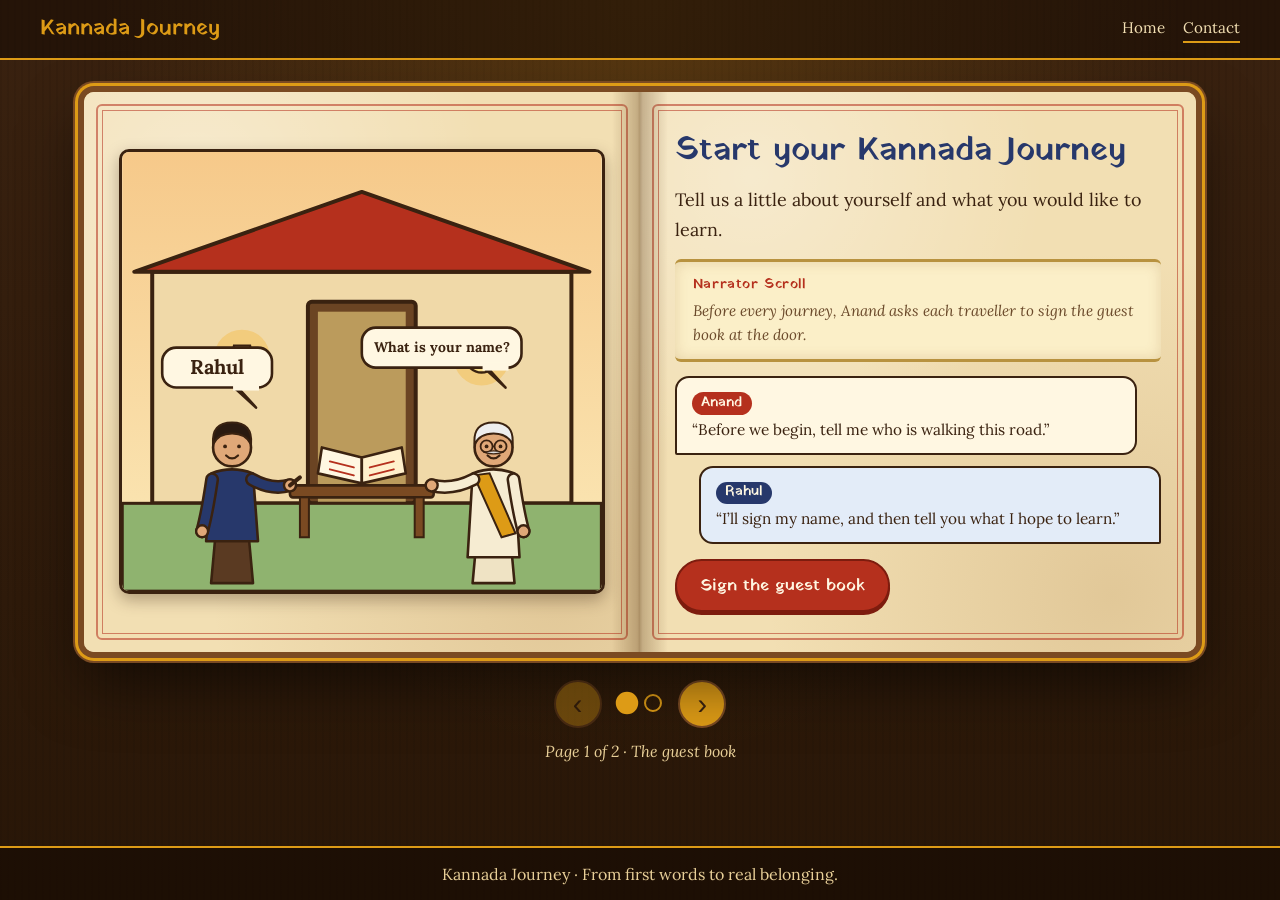
==== contact.html @ 6e8efc15 "Quick Live demo" ====
<!DOCTYPE html>
<html lang="en">
<head>
  <meta charset="utf-8">
  <meta name="viewport" content="width=device-width, initial-scale=1">
  <title>Contact | Kannada Journey</title>
  <meta name="description" content="Enquire about joining Kannada Journey.">

  <!-- Fonts for the storybook look (Kannada + vintage display). Remove if your styles.css already loads fonts. -->
  <link rel="preconnect" href="https://fonts.googleapis.com">
  <link rel="preconnect" href="https://fonts.gstatic.com" crossorigin>
  <link href="https://fonts.googleapis.com/css2?family=Lora:ital,wght@0,400;0,600;1,400&family=Noto+Serif+Kannada:wght@400;600;800&family=Yatra+One&display=swap" rel="stylesheet">

  <link rel="stylesheet" href="assets/styles.css">
  <!-- Storybook look for this page: keep storybook.css in the same folder as this file. -->
</head>
<body class="sb-body">

  <!-- Top bar. If you prefer your existing site header, replace this block with it. -->
  <header class="sb-topbar">
    <a class="sb-brand" href="index.html">Kannada Journey</a>
    <nav class="sb-topnav" aria-label="Main">
      <a href="index.html">Home</a>
      <!-- <a href="programs.html">Programs</a>
      <a href="who-its-for.html">Who It’s For</a>
      <a href="how-it-works.html">How It Works</a>
      <a href="everyday-kannada.html">Everyday Kannada</a>
      <a href="about.html">About</a> -->
      <a href="contact.html" aria-current="page">Contact</a>
    </nav>
  </header>

  <main class="sb-stage">
    <div class="sb-book" id="sbBook" tabindex="-1">

      <!-- ============ THE GUEST BOOK ============ -->
      <section class="sb-spread" data-title="The guest book">
        <div class="sb-page sb-page--art">
          <div class="sb-art" data-slot="contact0" data-alt="Rahul signs the guest book on a table at the door of a house while Anand asks his name in Kannada">
            <p class="sb-art__fallback">The picture goes here. If you only see this message, upload <strong>storybook.js</strong> next to this page.</p>
          </div>
        </div>
        <div class="sb-page sb-page--text sb-page--cover">
          <h1 class="sb-title">Start your Kannada Journey</h1>
          <p class="sb-lead">Tell us a little about yourself and what you would like to learn.</p>
          <div class="sb-scroll">
            <p class="sb-scroll__label">Narrator Scroll</p>
            <p>Before every journey, Anand asks each traveller to sign the guest book at the door.</p>
          </div>
          <div class="sb-dialogue">
            <div class="sb-line sb-line--anand"><span class="sb-who">Anand</span><p>“Before we begin, tell me who is walking this road.”</p></div>
            <div class="sb-line sb-line--rahul"><span class="sb-who">Rahul</span><p>“I’ll sign my name, and then tell you what I hope to learn.”</p></div>
          </div>
          <button class="sb-btn sb-btn--start" type="button" data-sb-next>Sign the guest book</button>
        </div>
      </section>

      <!-- ============ ENQUIRY FORM ============ -->
      <section class="sb-spread" data-title="Enquiry form">
        <div class="sb-page sb-page--art">
          <div class="sb-art" data-slot="finale" data-alt="The village gate with a welcoming lamp, and Anand and Rahul waving">
            <p class="sb-art__fallback">The picture goes here. If you only see this message, upload <strong>storybook.js</strong> next to this page.</p>
          </div>
        </div>
        <div class="sb-page sb-page--text">
          <h2 class="sb-heading">Sign the guest book</h2>
          <form class="sb-form" id="sbEnquiry" action="#" method="post" novalidate>
            <div class="sb-form__row"><div class="sb-field"><label for="sb-name">Full name</label><input id="sb-name" name="name" type="text" required autocomplete="name"></div><div class="sb-field"><label for="sb-email">Email address</label><input id="sb-email" name="email" type="email" required autocomplete="email"></div></div>
            <div class="sb-form__row"><div class="sb-field"><label for="sb-phone">Phone (optional)</label><input id="sb-phone" name="phone" type="tel" autocomplete="tel"></div><div class="sb-field"><label for="sb-role">I am a</label><select id="sb-role" name="role" required><option value="" disabled selected>Select one</option><option>Medical/Nursing student</option><option>Yoga practitioner</option><option>IT professional</option><option>New learner</option><option>Other</option></select></div></div>
            <div class="sb-form__row"><div class="sb-field"><label for="sb-level">Current Kannada level</label><select id="sb-level" name="level" required><option value="" disabled selected>Select one</option><option>Complete beginner</option><option>Some knowledge</option><option>Understand but cannot speak</option><option>Other</option></select></div><div class="sb-field"><label for="sb-mode">Preferred mode</label><select id="sb-mode" name="mode"><option>Not sure</option><option>Online</option><option>Offline</option><option>Either</option></select></div></div>
            <div class="sb-field"><label for="sb-goal">What would you like to achieve?</label><textarea id="sb-goal" name="goal" rows="3" required></textarea></div>
            <div class="sb-field"><label for="sb-message">Additional message</label><textarea id="sb-message" name="message" rows="3"></textarea></div>
            <div class="sb-hp" aria-hidden="true"><label for="sb-website">Website</label><input id="sb-website" name="website" type="text" tabindex="-1" autocomplete="off"></div>
            <p class="sb-consent">By submitting, you agree to be contacted about your enquiry. Do not send sensitive medical or personal information.</p>
            <button class="sb-btn" type="submit">Send enquiry</button>
            <p class="sb-status" id="sbEnquiryStatus" role="status" aria-live="polite"></p>
          </form>
        </div>
      </section>

    </div>

    <!-- Controls -->
    <nav class="sb-controls" aria-label="Storybook pages">
      <button class="sb-turn" type="button" data-sb-prev aria-label="Previous page">‹</button>
      <ol class="sb-dots" id="sbDots"></ol>
      <button class="sb-turn" type="button" data-sb-next aria-label="Next page">›</button>
    </nav>
    <p class="sb-counter" id="sbCounter" aria-live="polite"></p>
  </main>

  <footer class="sb-footer">Kannada Journey · From first words to real belonging.</footer>

  <script src="assets/storybook.js"></script>
</body>
</html>
---- assets/styles.css ----
/* =====================================================================
   KANNADA JOURNEY: STORYBOOK STYLES (ONE FILE FOR ALL SEVEN PAGES)
   Paste this ONCE at the very END of your existing styles.css.
   If you pasted any earlier storybook CSS, delete that first, so the
   storybook styles appear only once.
   Every class starts with .sb- so nothing clashes with your own CSS.
   ===================================================================== */

/* =====================================================================
   KANNADA JOURNEY: STORYBOOK PROGRAMS PAGE
   Paste this at the END of your existing styles.css.
   Every class starts with .sb- so nothing clashes with your other pages.
   Change the colours in :root to restyle the whole book.
   ===================================================================== */

:root {
  --sb-desk:      #3a2210;
  --sb-desk-2:    #281607;
  --sb-paper:     #f2dfb3;
  --sb-paper-2:   #e8cf98;
  --sb-ink:       #3a2210;
  --sb-ink-soft:  #6b4a2b;
  --sb-red:       #b5301d;
  --sb-gold:      #dd9b16;
  --sb-green:     #44703a;
  --sb-indigo:    #27386b;
  --sb-display:   "Yatra One", "Noto Serif Kannada", Georgia, serif;
  --sb-body-font: "Lora", "Noto Serif Kannada", Georgia, serif;
}

.sb-body {
  margin: 0;
  min-height: 100vh;
  display: flex;
  flex-direction: column;
  color: var(--sb-ink);
  font-family: var(--sb-body-font);
  background:
    radial-gradient(ellipse at 50% 0%, rgba(221,155,22,.18), transparent 60%),
    repeating-linear-gradient(90deg, rgba(0,0,0,.06) 0 2px, transparent 2px 7px),
    linear-gradient(var(--sb-desk), var(--sb-desk-2));
}
.sb-body *, .sb-body *::before, .sb-body *::after { box-sizing: border-box; }

/* ---------- Top bar ---------- */
.sb-topbar {
  display: flex;
  flex-wrap: wrap;
  align-items: center;
  justify-content: space-between;
  gap: .5rem 1.5rem;
  padding: .8rem clamp(1rem, 4vw, 2.5rem);
  background: rgba(20, 10, 3, .55);
  border-bottom: 2px solid var(--sb-gold);
}
.sb-brand {
  font-family: var(--sb-display);
  font-size: 1.35rem;
  color: var(--sb-gold);
  text-decoration: none;
}
.sb-topnav { display: flex; flex-wrap: wrap; gap: .25rem 1.1rem; }
.sb-topnav a {
  color: #f2dfb3;
  text-decoration: none;
  font-size: .95rem;
  padding: .25rem 0;
  border-bottom: 2px solid transparent;
}
.sb-topnav a:hover,
.sb-topnav a[aria-current="page"] { border-bottom-color: var(--sb-gold); }
.sb-topbar a:focus-visible { outline: 3px solid var(--sb-gold); outline-offset: 3px; }

/* ---------- Stage ---------- */
.sb-stage {
  flex: 1;
  width: 100%;
  max-width: 1160px;
  margin: 0 auto;
  padding: clamp(1rem, 3vw, 2rem) clamp(.5rem, 3vw, 1.5rem) 1rem;
}

/* ---------- Book ---------- */
.sb-book {
  position: relative;
  border-radius: 10px;
  background: var(--sb-paper);
  box-shadow:
    0 0 0 6px #7a4a22,
    0 0 0 9px var(--sb-gold),
    0 0 0 11px #7a4a22,
    0 30px 60px rgba(0,0,0,.55);
  outline: none;
}

.sb-spread {
  display: none;
  grid-template-columns: 1fr 1fr;
  align-items: stretch;
  min-height: 560px;
  perspective: 1800px;
  position: relative;
}
.sb-spread.is-active { display: grid; }

.sb-spread::after {
  content: "";
  position: absolute;
  top: 0; bottom: 0; left: 50%;
  width: 56px;
  transform: translateX(-50%);
  pointer-events: none;
  background: linear-gradient(90deg,
    transparent, rgba(80,45,10,.28) 45%, rgba(80,45,10,.4) 50%, rgba(80,45,10,.28) 55%, transparent);
}

.sb-page {
  position: relative;
  padding: clamp(1.2rem, 3vw, 2.2rem);
  background:
    radial-gradient(circle at 20% 15%, rgba(255,255,255,.35), transparent 45%),
    radial-gradient(circle at 85% 90%, rgba(150,95,30,.18), transparent 50%),
    var(--sb-paper);
}
.sb-page--art {
  border-radius: 10px 0 0 10px;
  display: flex;
  align-items: center;
  justify-content: center;
}
.sb-page--text {
  border-radius: 0 10px 10px 0;
  display: flex;
  flex-direction: column;
  justify-content: center;
  gap: .9rem;
  transform-origin: left center;
  backface-visibility: hidden;
}

/* inner ruled border */
.sb-page::before {
  content: "";
  position: absolute;
  inset: 12px;
  border: 2px solid var(--sb-red);
  outline: 1px solid var(--sb-red);
  outline-offset: -7px;
  border-radius: 6px;
  pointer-events: none;
  opacity: .55;
}

/* ---------- Art ---------- */
.sb-art {
  position: relative;
  width: 100%;
  max-width: 520px;
  margin: 0 auto;
}
.sb-art svg {
  display: block;
  width: 100%;
  height: auto;
  aspect-ratio: 480 / 440;
  border-radius: 10px;
  border: 3px solid var(--sb-ink);
  box-shadow: 0 6px 16px rgba(58,34,16,.35);
}
.sb-art img {
  display: block;
  width: 100%;
  height: auto;
  max-height: 560px;
  object-fit: contain;
  border-radius: 10px;
  border: 3px solid var(--sb-ink);
  box-shadow: 0 6px 16px rgba(58,34,16,.35);
}

/* Shown only if storybook.js has not loaded: tells you what is wrong */
.sb-art__fallback {
  margin: 0;
  padding: 2rem 1.2rem;
  text-align: center;
  font-style: italic;
  line-height: 1.5;
  color: var(--sb-ink-soft);
  border: 3px dashed var(--sb-red);
  border-radius: 10px;
  background: rgba(181,48,29,.07);
}

.sb-svg-text { font-family: var(--sb-body-font); }

/* ---------- Typography ---------- */
.sb-kicker,
.sb-chapter {
  margin: 0;
  font-family: var(--sb-display);
  font-size: 1.05rem;
  color: var(--sb-red);
  letter-spacing: .04em;
}
.sb-chapter::before { content: "❖ "; color: var(--sb-gold); }

.sb-title,
.sb-heading {
  margin: 0;
  font-family: var(--sb-display);
  font-weight: 400;
  color: var(--sb-indigo);
  line-height: 1.2;
}
.sb-title   { font-size: clamp(1.45rem, 3vw, 2.05rem); }
.sb-heading { font-size: clamp(1.4rem, 2.8vw, 2rem); }
.sb-heading__main { display: block; }
.sb-heading__sub {
  display: block;
  margin-top: .3rem;
  font-family: var(--sb-body-font);
  font-style: italic;
  font-size: .62em;
  color: var(--sb-red);
}

.sb-lead {
  margin: 0;
  font-size: clamp(1rem, 1.5vw, 1.12rem);
  line-height: 1.65;
  max-width: 36em;
}
.sb-focus {
  margin: 0;
  font-size: .92rem;
  line-height: 1.5;
  color: var(--sb-ink-soft);
}
.sb-focus strong { color: var(--sb-green); }

/* Narrator scroll */
.sb-scroll {
  position: relative;
  padding: .7rem 1.1rem;
  background: #fbefc8;
  border-top: 3px solid #b8923f;
  border-bottom: 3px solid #b8923f;
  border-radius: 6px;
  box-shadow: inset 0 0 14px rgba(150,95,30,.2);
  max-width: 36em;
}
.sb-scroll p { margin: 0; font-style: italic; font-size: .95rem; line-height: 1.6; color: var(--sb-ink-soft); }
.sb-scroll .sb-scroll__label {
  margin-bottom: .2rem;
  font-style: normal;
  font-family: var(--sb-display);
  font-size: .9rem;
  color: var(--sb-red);
  letter-spacing: .04em;
}

/* Dialogue */
.sb-dialogue { display: grid; gap: .7rem; max-width: 36em; }
.sb-line {
  position: relative;
  padding: .65rem .9rem .7rem;
  border: 2px solid var(--sb-ink);
  border-radius: 14px;
  line-height: 1.55;
  font-size: .96rem;
}
.sb-line p { margin: 0; }
.sb-who {
  display: inline-block;
  margin-bottom: .2rem;
  padding: .05rem .6rem;
  font-family: var(--sb-display);
  font-size: .85rem;
  color: #fff7e2;
  border-radius: 999px;
}
.sb-line--anand { background: #fff7e2; margin-right: 1.5rem; border-bottom-left-radius: 2px; }
.sb-line--anand .sb-who { background: var(--sb-red); }
.sb-line--rahul { background: #e3ecf8; margin-left: 1.5rem; border-bottom-right-radius: 2px; }
.sb-line--rahul .sb-who { background: var(--sb-indigo); }

.sb-story {
  margin: .3rem 0 0;
  padding: .8rem 1rem;
  font-style: italic;
  line-height: 1.6;
  color: var(--sb-ink-soft);
  background: rgba(221,155,22,.16);
  border-left: 4px solid var(--sb-gold);
  border-radius: 0 8px 8px 0;
  max-width: 36em;
}

.sb-route {
  margin: 0;
  padding: 0;
  list-style: none;
  display: grid;
  gap: .7rem;
}
.sb-route li {
  padding: .6rem .9rem;
  border: 2px dashed var(--sb-green);
  border-radius: 8px;
  line-height: 1.5;
}
.sb-route li span { display: block; font-family: var(--sb-display); color: var(--sb-green); }

/* ---------- Buttons ---------- */
.sb-actions { display: flex; flex-wrap: wrap; gap: .8rem; }
.sb-btn {
  display: inline-block;
  padding: .75rem 1.4rem;
  font-family: var(--sb-display);
  font-size: 1.05rem;
  color: #fff7e2;
  background: var(--sb-red);
  border: 2px solid #7d1c0e;
  border-radius: 999px;
  box-shadow: 0 3px 0 #7d1c0e;
  text-decoration: none;
  cursor: pointer;
  align-self: flex-start;
}
.sb-btn:hover { background: #cc3a25; }
.sb-btn:active { transform: translateY(2px); box-shadow: 0 1px 0 #7d1c0e; }
.sb-btn--ghost {
  color: var(--sb-indigo);
  background: transparent;
  border-color: var(--sb-indigo);
  box-shadow: 0 3px 0 var(--sb-indigo);
}
.sb-btn--ghost:hover { background: rgba(39,56,107,.1); }
.sb-link {
  align-self: flex-start;
  padding: 0;
  font: inherit;
  font-style: italic;
  color: var(--sb-ink-soft);
  background: none;
  border: 0;
  text-decoration: underline;
  cursor: pointer;
}

/* ---------- Controls ---------- */
.sb-controls {
  display: flex;
  align-items: center;
  justify-content: center;
  gap: 1rem;
  margin-top: 1.8rem;
}
.sb-turn {
  width: 48px;
  height: 48px;
  font-size: 1.8rem;
  line-height: 1;
  color: var(--sb-ink);
  background: var(--sb-gold);
  border: 2px solid #7a4a22;
  border-radius: 50%;
  cursor: pointer;
}
.sb-turn:hover:not(:disabled) { background: #f1b43a; }
.sb-turn:disabled { opacity: .35; cursor: default; }

.sb-dots {
  display: flex;
  flex-wrap: wrap;
  justify-content: center;
  gap: .55rem;
  margin: 0;
  padding: 0;
  list-style: none;
}
.sb-dots button {
  width: 18px;
  height: 18px;
  padding: 0;
  background: transparent;
  border: 2px solid var(--sb-gold);
  border-radius: 50%;
  cursor: pointer;
}
.sb-dots button[aria-current="true"] { background: var(--sb-gold); transform: scale(1.25); }

.sb-counter {
  margin: .8rem 0 0;
  text-align: center;
  font-style: italic;
  color: #e8cf98;
}
.sb-footer {
  padding: 1rem;
  text-align: center;
  color: #e8cf98;
  background: rgba(20,10,3,.55);
  border-top: 2px solid var(--sb-gold);
}

.sb-body button:focus-visible,
.sb-body a:focus-visible { outline: 3px solid var(--sb-indigo); outline-offset: 3px; }
.sb-controls button:focus-visible { outline-color: #fff; }

/* ---------- Page-turn animation ---------- */
@keyframes sbTurnNext {
  from { transform: rotateY(-80deg); opacity: .2; }
  to   { transform: rotateY(0);      opacity: 1; }
}
@keyframes sbTurnPrev {
  from { transform: rotateY(60deg);  opacity: .2; }
  to   { transform: rotateY(0);      opacity: 1; }
}
@keyframes sbFade { from { opacity: 0; } to { opacity: 1; } }

.sb-spread.sb-go-next .sb-page--text { animation: sbTurnNext .7s ease both; }
.sb-spread.sb-go-prev .sb-page--text { animation: sbTurnPrev .7s ease both; }
.sb-spread.sb-go-next .sb-page--art,
.sb-spread.sb-go-prev .sb-page--art  { animation: sbFade .7s ease both; }

/* ---------- Mobile: picture on top, text below ---------- */
@media (max-width: 800px) {
  .sb-spread { grid-template-columns: 1fr; min-height: 0; }
  .sb-spread::after { display: none; }
  .sb-page--art  { border-radius: 10px 10px 0 0; padding-bottom: .6rem; }
  .sb-page--text { border-radius: 0 0 10px 10px; }
  .sb-topbar { justify-content: center; text-align: center; }
  .sb-topnav { justify-content: center; }
  .sb-dots { max-width: 220px; }
  .sb-line--anand { margin-right: .5rem; }
  .sb-line--rahul { margin-left: .5rem; }
}

@media (prefers-reduced-motion: reduce) {
  .sb-spread.sb-go-next .sb-page--text,
  .sb-spread.sb-go-prev .sb-page--text,
  .sb-spread.sb-go-next .sb-page--art,
  .sb-spread.sb-go-prev .sb-page--art { animation: none; }
}


/* =====================================================================
   KANNADA JOURNEY: EXTRA STORYBOOK STYLES FOR THE OTHER PAGES
   Paste this at the very END of styles.css, AFTER the storybook-styles.css
   block you already added for the Programs page.
   (Home, Who It's For, How It Works, Everyday Kannada, About)
   ===================================================================== */

/* A third speaker: guests such as Meera, Arjun, Sofia and Neha */
.sb-line--guest { background: #e6f1df; margin-left: 1.5rem; border-bottom-right-radius: 2px; }
.sb-line--guest .sb-who { background: var(--sb-green); }

.sb-lead strong { color: var(--sb-green); font-family: var(--sb-display); font-weight: 400; }

/* ---------- Three little cards ---------- */
.sb-cards { display: grid; gap: .6rem; max-width: 36em; }
.sb-card {
  padding: .6rem .9rem .7rem;
  background: #fff7e2;
  border: 2px dashed var(--sb-green);
  border-radius: 10px;
}
.sb-card__title {
  margin: 0 0 .15rem;
  font-family: var(--sb-display);
  font-weight: 400;
  font-size: 1.05rem;
  color: var(--sb-red);
}
.sb-card p { margin: 0; font-size: .94rem; line-height: 1.5; }

/* ---------- Tab-like chips that jump to a page ---------- */
.sb-tabs { display: flex; flex-wrap: wrap; gap: .5rem; max-width: 36em; }
.sb-tab {
  padding: .45rem .9rem;
  font: inherit;
  font-size: .9rem;
  color: var(--sb-indigo);
  background: #fff7e2;
  border: 2px solid var(--sb-indigo);
  border-radius: 999px;
  cursor: pointer;
}
.sb-tab:hover { background: var(--sb-indigo); color: #fff7e2; }

/* ---------- Two lists side by side ---------- */
.sb-twocol {
  display: grid;
  grid-template-columns: 1fr 1fr;
  gap: .8rem;
  max-width: 38em;
}
.sb-list {
  padding: .6rem .8rem;
  background: rgba(68,112,58,.09);
  border-left: 4px solid var(--sb-green);
  border-radius: 0 8px 8px 0;
}
.sb-list__title {
  margin: 0 0 .3rem;
  font-family: var(--sb-display);
  font-weight: 400;
  font-size: .95rem;
  color: var(--sb-green);
}
.sb-list ul { margin: 0; padding-left: 1.1rem; }
.sb-list li { margin-bottom: .25rem; font-size: .88rem; line-height: 1.45; }

/* ---------- Kannada phrase chips (Everyday Kannada) ---------- */
.sb-phrases {
  display: grid;
  grid-template-columns: 1fr 1fr;
  gap: .5rem;
  margin: 0;
  padding: 0;
  list-style: none;
  max-width: 36em;
}
.sb-phrase {
  padding: .5rem .7rem;
  background: #fff7e2;
  border: 2px solid var(--sb-gold);
  border-radius: 10px;
  line-height: 1.3;
}
.sb-phrase__kn { display: block; font-size: 1.1rem; font-weight: 600; color: var(--sb-indigo); }
.sb-phrase__en { display: block; font-size: .82rem; font-style: italic; color: var(--sb-ink-soft); }

@media (max-width: 800px) {
  .sb-twocol { grid-template-columns: 1fr; }
  .sb-line--guest { margin-left: .5rem; }
}
@media (max-width: 420px) {
  .sb-phrases { grid-template-columns: 1fr; }
}

/* =====================================================================
   CONTACT PAGE: the enquiry form
   ===================================================================== */
.sb-form { display: grid; gap: .7rem; max-width: 38em; }
.sb-form__row { display: grid; grid-template-columns: 1fr 1fr; gap: .7rem; }
.sb-field { display: grid; gap: .2rem; }
.sb-field label {
  font-family: var(--sb-display);
  font-size: .88rem;
  color: var(--sb-green);
}
.sb-field input,
.sb-field select,
.sb-field textarea {
  width: 100%;
  padding: .5rem .65rem;
  font: inherit;
  font-size: .95rem;
  color: var(--sb-ink);
  background: #fffaf0;
  border: 2px solid var(--sb-ink-soft);
  border-radius: 8px;
}
.sb-field textarea { min-height: 4.2rem; resize: vertical; }
.sb-field input:focus,
.sb-field select:focus,
.sb-field textarea:focus { outline: 3px solid var(--sb-gold); outline-offset: 1px; border-color: var(--sb-red); }

/* Spam trap: hidden from people, visible to simple bots */
.sb-hp { position: absolute; left: -9999px; width: 1px; height: 1px; overflow: hidden; }

.sb-consent { margin: 0; font-size: .82rem; line-height: 1.45; color: var(--sb-ink-soft); }
.sb-status { margin: 0; padding: .6rem .9rem; border-radius: 8px; line-height: 1.5; }
.sb-status:empty { display: none; }
.sb-status--info  { background: rgba(221,155,22,.18); border-left: 4px solid var(--sb-gold); }
.sb-status--ok    { background: rgba(68,112,58,.16);  border-left: 4px solid var(--sb-green); }
.sb-status--error { background: rgba(181,48,29,.14);  border-left: 4px solid var(--sb-red); }
.sb-btn:disabled { opacity: .6; cursor: default; }

@media (max-width: 560px) {
  .sb-form__row { grid-template-columns: 1fr; }
}

/* =====================================================================
   PROGRAMS PAGE: Anand's slate, taglines and "what you will learn" lists
   ===================================================================== */
.sb-tagline {
  margin: 0;
  font-style: italic;
  font-size: 1.02rem;
  color: var(--sb-red);
}
.sb-subhead {
  margin: .3rem 0 0;
  font-family: var(--sb-display);
  font-weight: 400;
  font-size: 1.05rem;
  color: var(--sb-green);
}
.sb-bullets {
  margin: 0;
  padding: 0;
  list-style: none;
  display: grid;
  gap: .4rem;
  max-width: 36em;
}
.sb-bullets li {
  position: relative;
  padding-left: 1.5rem;
  font-size: .95rem;
  line-height: 1.5;
}
.sb-bullets li::before {
  content: "✦";
  position: absolute;
  left: 0;
  top: 0;
  color: var(--sb-gold);
}
.sb-btn--small { padding: .5rem 1.1rem; font-size: .95rem; }

/* The chalk slate Anand uses to show examples */
.sb-slate {
  width: 100%;
  max-width: 520px;
  margin: 0 auto;
  padding: 1.1rem 1.3rem 1.3rem;
  color: #f6efd9;
  background:
    radial-gradient(circle at 25% 20%, rgba(255,255,255,.06), transparent 50%),
    #2b312c;
  border: 10px solid #7a4a22;
  border-radius: 10px;
  box-shadow: inset 0 0 30px rgba(0,0,0,.55), 0 6px 16px rgba(58,34,16,.35);
}
.sb-slate__title {
  margin: 0;
  font-family: var(--sb-display);
  font-size: 1.3rem;
  color: #f4d27a;
}
.sb-slate__sub {
  margin: .1rem 0 .7rem;
  font-style: italic;
  font-size: .9rem;
  color: #cfc9b0;
}
.sb-slate__list { margin: 0; padding: 0; list-style: none; display: grid; gap: .1rem; }
.sb-slate__list li { padding: .4rem 0; border-bottom: 1px dashed rgba(246,239,217,.28); }
.sb-slate__list li:last-child { border-bottom: 0; }
.sb-slate__kn { display: block; font-size: 1.15rem; font-weight: 600; line-height: 1.4; }
.sb-slate__en { display: block; font-size: .86rem; font-style: italic; color: #e8d79a; }

.sb-slate__note {
  margin: .8rem 0 0;
  font-size: .8rem;
  font-style: italic;
  color: #cfc9b0;
}

/* ---------- The path ribbon: Speak → Patterns → … → Belong ---------- */
.sb-path {
  display: flex;
  flex-wrap: wrap;
  align-items: center;
  gap: .35rem .2rem;
  margin: 0;
  padding: 0;
  list-style: none;
  max-width: 36em;
}
.sb-path li {
  padding: .25rem .7rem;
  font-family: var(--sb-display);
  font-size: .9rem;
  color: #fff7e2;
  background: var(--sb-green);
  border-radius: 999px;
}
.sb-path li:nth-child(4n+2) { background: var(--sb-indigo); }
.sb-path li:nth-child(4n+3) { background: var(--sb-red); }
.sb-path li:not(:last-child)::after {
  content: "→";
  margin-left: .55rem;
  color: #fde28a;
}

/* ---------- Comparison tables (ordinary course vs Kannada Journey) ---------- */
.sb-compare {
  width: 100%;
  max-width: 38em;
  border-collapse: separate;
  border-spacing: 0;
  border: 2px solid var(--sb-ink-soft);
  border-radius: 10px;
  overflow: hidden;
  font-size: .9rem;
  line-height: 1.4;
}
.sb-compare th {
  padding: .5rem .7rem;
  font-family: var(--sb-display);
  font-weight: 400;
  font-size: .95rem;
  text-align: left;
  color: #fff7e2;
  background: var(--sb-indigo);
}
.sb-compare th:last-child { background: var(--sb-green); }
.sb-compare td { padding: .45rem .7rem; vertical-align: top; border-top: 1px solid rgba(58,34,16,.2); }
.sb-compare td:first-child { color: var(--sb-ink-soft); background: rgba(58,34,16,.05); }
.sb-compare td:last-child { font-weight: 600; background: rgba(68,112,58,.09); }
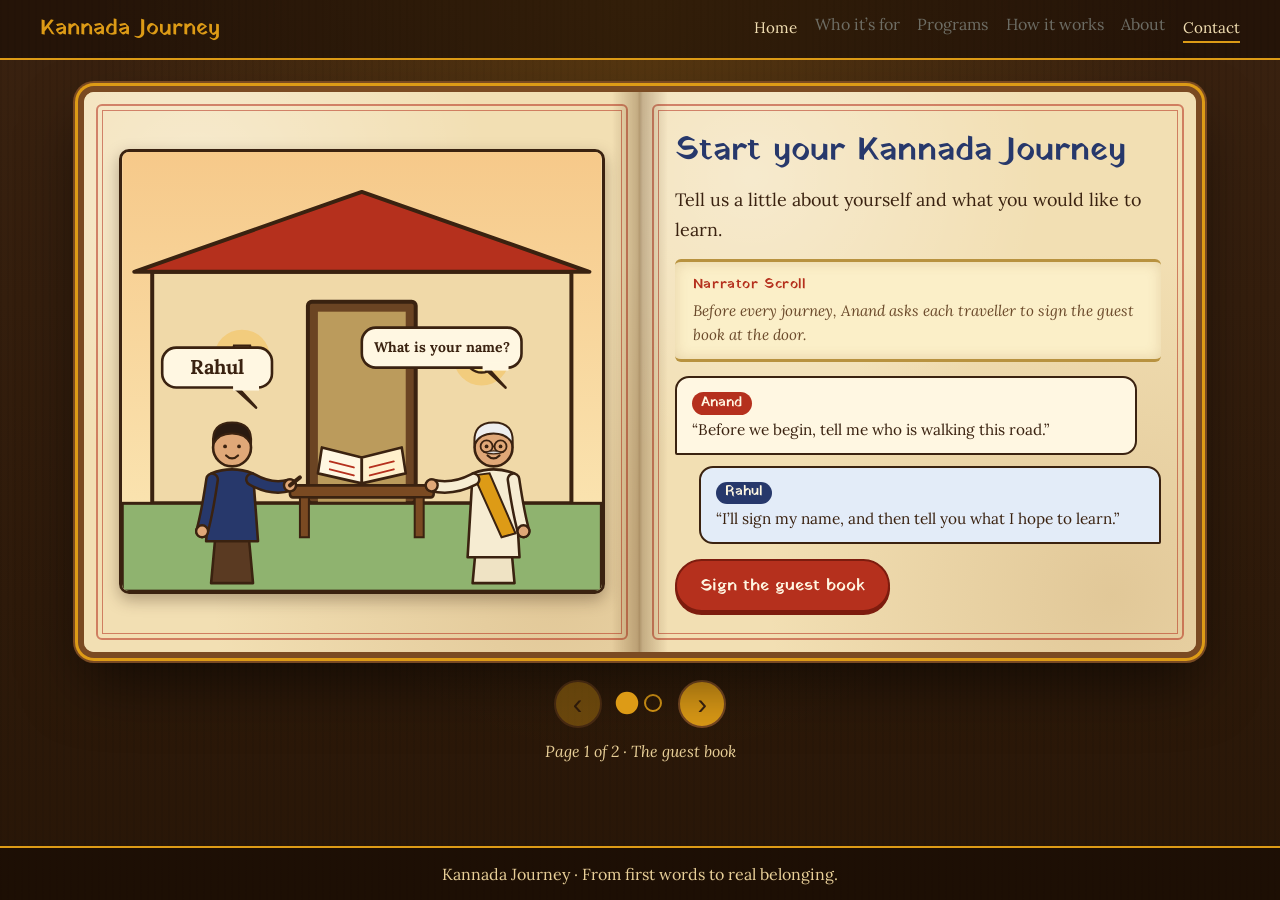
==== commit 6806ca87: "Quick Live demo fixes" ====
--- a/contact.html
+++ b/contact.html
@@ -21,6 +21,21 @@
     <a class="sb-brand" href="index.html">Kannada Journey</a>
     <nav class="sb-topnav" aria-label="Main">
       <a href="index.html">Home</a>
+	  <span class="nav-disabled" aria-disabled="true">
+    Who it’s for
+  </span>
+
+  <span class="nav-disabled" aria-disabled="true">
+    Programs
+  </span>
+
+  <span class="nav-disabled" aria-disabled="true">
+    How it works
+  </span>
+
+  <span class="nav-disabled" aria-disabled="true">
+    About
+  </span>
       <!-- <a href="programs.html">Programs</a>
       <a href="who-its-for.html">Who It’s For</a>
       <a href="how-it-works.html">How It Works</a>
@@ -64,10 +79,14 @@
         </div>
         <div class="sb-page sb-page--text">
           <h2 class="sb-heading">Sign the guest book</h2>
+		  <p class="sb-lead">The full website will be live from 1 November.  </p>
+<p class="sb-lead">A free introductory demo is planned for January 2027.  </p>
+<p class="sb-lead">First-batch details will be shared with those who sign the Guest Book.</p>
+
           <form class="sb-form" id="sbEnquiry" action="#" method="post" novalidate>
             <div class="sb-form__row"><div class="sb-field"><label for="sb-name">Full name</label><input id="sb-name" name="name" type="text" required autocomplete="name"></div><div class="sb-field"><label for="sb-email">Email address</label><input id="sb-email" name="email" type="email" required autocomplete="email"></div></div>
             <div class="sb-form__row"><div class="sb-field"><label for="sb-phone">Phone (optional)</label><input id="sb-phone" name="phone" type="tel" autocomplete="tel"></div><div class="sb-field"><label for="sb-role">I am a</label><select id="sb-role" name="role" required><option value="" disabled selected>Select one</option><option>Medical/Nursing student</option><option>Yoga practitioner</option><option>IT professional</option><option>New learner</option><option>Other</option></select></div></div>
-            <div class="sb-form__row"><div class="sb-field"><label for="sb-level">Current Kannada level</label><select id="sb-level" name="level" required><option value="" disabled selected>Select one</option><option>Complete beginner</option><option>Some knowledge</option><option>Understand but cannot speak</option><option>Other</option></select></div><div class="sb-field"><label for="sb-mode">Preferred mode</label><select id="sb-mode" name="mode"><option>Not sure</option><option>Online</option><option>Offline</option><option>Either</option></select></div></div>
+            <div class="sb-form__row"><div class="sb-field"><label for="sb-level">Current Kannada level</label><select id="sb-level" name="level" required><option value="" disabled selected>Select one</option><option>Complete beginner</option><option>Some knowledge</option><option>Understand but cannot speak</option><option>Other</option></select></div></div>
             <div class="sb-field"><label for="sb-goal">What would you like to achieve?</label><textarea id="sb-goal" name="goal" rows="3" required></textarea></div>
             <div class="sb-field"><label for="sb-message">Additional message</label><textarea id="sb-message" name="message" rows="3"></textarea></div>
             <div class="sb-hp" aria-hidden="true"><label for="sb-website">Website</label><input id="sb-website" name="website" type="text" tabindex="-1" autocomplete="off"></div>
--- a/assets/styles.css
+++ b/assets/styles.css
@@ -28,6 +28,14 @@
   --sb-body-font: "Lora", "Noto Serif Kannada", Georgia, serif;
 }
 
+.nav-disabled {
+  color: #9aa5a1;
+  cursor: not-allowed;
+  opacity: 0.6;
+  pointer-events: none;
+  user-select: none;
+}
+
 .sb-body {
   margin: 0;
   min-height: 100vh;
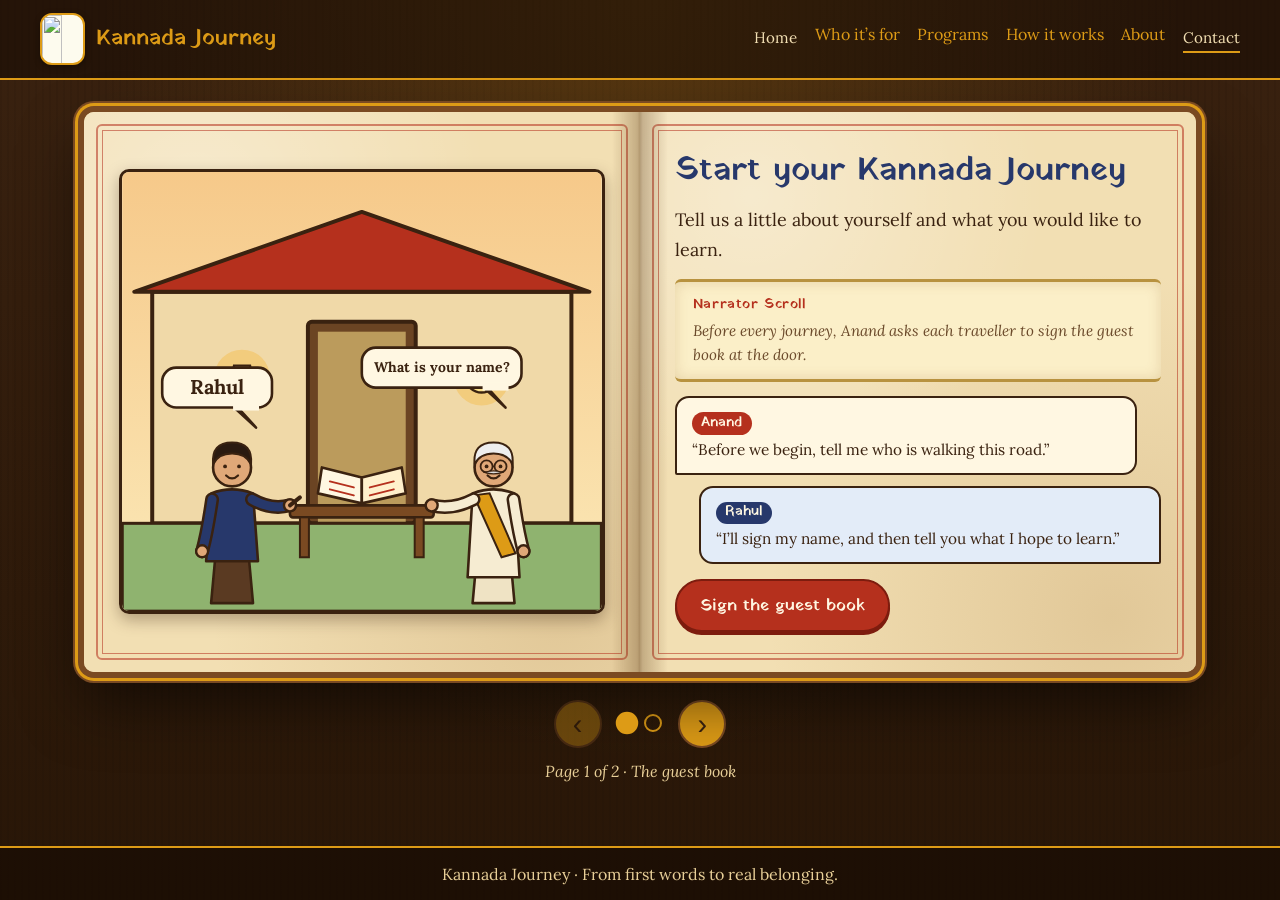
==== commit fb2439ca: "Quick Live demo fixes" ====
--- a/contact.html
+++ b/contact.html
@@ -5,6 +5,7 @@
   <meta name="viewport" content="width=device-width, initial-scale=1">
   <title>Contact | Kannada Journey</title>
   <meta name="description" content="Enquire about joining Kannada Journey.">
+  <link rel="icon" type="image/jpeg" href="assets/logo.jpeg">
 
   <!-- Fonts for the storybook look (Kannada + vintage display). Remove if your styles.css already loads fonts. -->
   <link rel="preconnect" href="https://fonts.googleapis.com">
@@ -18,7 +19,7 @@
 
   <!-- Top bar. If you prefer your existing site header, replace this block with it. -->
   <header class="sb-topbar">
-    <a class="sb-brand" href="index.html">Kannada Journey</a>
+    <a class="sb-brand" href="index.html"><img class="sb-logo" src="assets/logo.jpeg" alt="" width="44" height="52"><span>Kannada Journey</span></a>
     <nav class="sb-topnav" aria-label="Main">
       <a href="index.html">Home</a>
 	  <span class="nav-disabled" aria-disabled="true">
@@ -84,11 +85,11 @@
 <p class="sb-lead">First-batch details will be shared with those who sign the Guest Book.</p>
 
           <form class="sb-form" id="sbEnquiry" action="#" method="post" novalidate>
-            <div class="sb-form__row"><div class="sb-field"><label for="sb-name">Full name</label><input id="sb-name" name="name" type="text" required autocomplete="name"></div><div class="sb-field"><label for="sb-email">Email address</label><input id="sb-email" name="email" type="email" required autocomplete="email"></div></div>
-            <div class="sb-form__row"><div class="sb-field"><label for="sb-phone">Phone (optional)</label><input id="sb-phone" name="phone" type="tel" autocomplete="tel"></div><div class="sb-field"><label for="sb-role">I am a</label><select id="sb-role" name="role" required><option value="" disabled selected>Select one</option><option>Medical/Nursing student</option><option>Yoga practitioner</option><option>IT professional</option><option>New learner</option><option>Other</option></select></div></div>
+            <div class="sb-form__row"><div class="sb-field"><label for="sb-name">Full name</label><input id="sb-name" name="name" type="text" required maxlength="100" autocomplete="name"></div><div class="sb-field"><label for="sb-email">Email address</label><input id="sb-email" name="email" type="email" required maxlength="150" autocomplete="email"></div></div>
+            <div class="sb-form__row"><div class="sb-field"><label for="sb-phone">Phone (optional)</label><input id="sb-phone" name="phone" type="tel" maxlength="30" autocomplete="tel"></div><div class="sb-field"><label for="sb-role">I am a</label><select id="sb-role" name="role" required><option value="" disabled selected>Select one</option><option>Medical/Nursing student</option><option>Yoga practitioner</option><option>IT professional</option><option>New learner</option><option>Other</option></select></div></div>
             <div class="sb-form__row"><div class="sb-field"><label for="sb-level">Current Kannada level</label><select id="sb-level" name="level" required><option value="" disabled selected>Select one</option><option>Complete beginner</option><option>Some knowledge</option><option>Understand but cannot speak</option><option>Other</option></select></div></div>
-            <div class="sb-field"><label for="sb-goal">What would you like to achieve?</label><textarea id="sb-goal" name="goal" rows="3" required></textarea></div>
-            <div class="sb-field"><label for="sb-message">Additional message</label><textarea id="sb-message" name="message" rows="3"></textarea></div>
+            <div class="sb-field"><label for="sb-goal">What would you like to achieve?</label><textarea id="sb-goal" name="goal" rows="3" required maxlength="1000"></textarea></div>
+            <div class="sb-field"><label for="sb-message">Additional message</label><textarea id="sb-message" name="message" rows="3" maxlength="2000"></textarea></div>
             <div class="sb-hp" aria-hidden="true"><label for="sb-website">Website</label><input id="sb-website" name="website" type="text" tabindex="-1" autocomplete="off"></div>
             <p class="sb-consent">By submitting, you agree to be contacted about your enquiry. Do not send sensitive medical or personal information.</p>
             <button class="sb-btn" type="submit">Send enquiry</button>
--- a/assets/styles.css
+++ b/assets/styles.css
@@ -29,9 +29,9 @@
 }
 
 .nav-disabled {
-  color: #9aa5a1;
+  color: #dd9b16;
   cursor: not-allowed;
-  opacity: 0.6;
+  text-decoration: none;
   pointer-events: none;
   user-select: none;
 }
@@ -721,3 +721,22 @@
 .sb-compare td { padding: .45rem .7rem; vertical-align: top; border-top: 1px solid rgba(58,34,16,.2); }
 .sb-compare td:first-child { color: var(--sb-ink-soft); background: rgba(58,34,16,.05); }
 .sb-compare td:last-child { font-weight: 600; background: rgba(68,112,58,.09); }
+/* Logo in the top bar, next to the name */
+.sb-brand { display: inline-flex; align-items: center; gap: .7rem; }
+.sb-logo {
+  display: block;
+  height: 52px;
+  width: auto;
+  background: #fdfbee;               /* the logo's own cream background */
+  border: 2px solid var(--sb-gold);
+  border-radius: 12px;
+  box-shadow: 0 2px 6px rgba(0,0,0,.35);
+}
+
+/* Larger logo at the top of the Home welcome page */
+.sb-logo--hero { height: 104px; margin-bottom: .1rem; align-self: flex-start; }
+
+@media (max-width: 800px) {
+  .sb-logo { height: 42px; }
+  .sb-logo--hero { height: 84px; }
+}
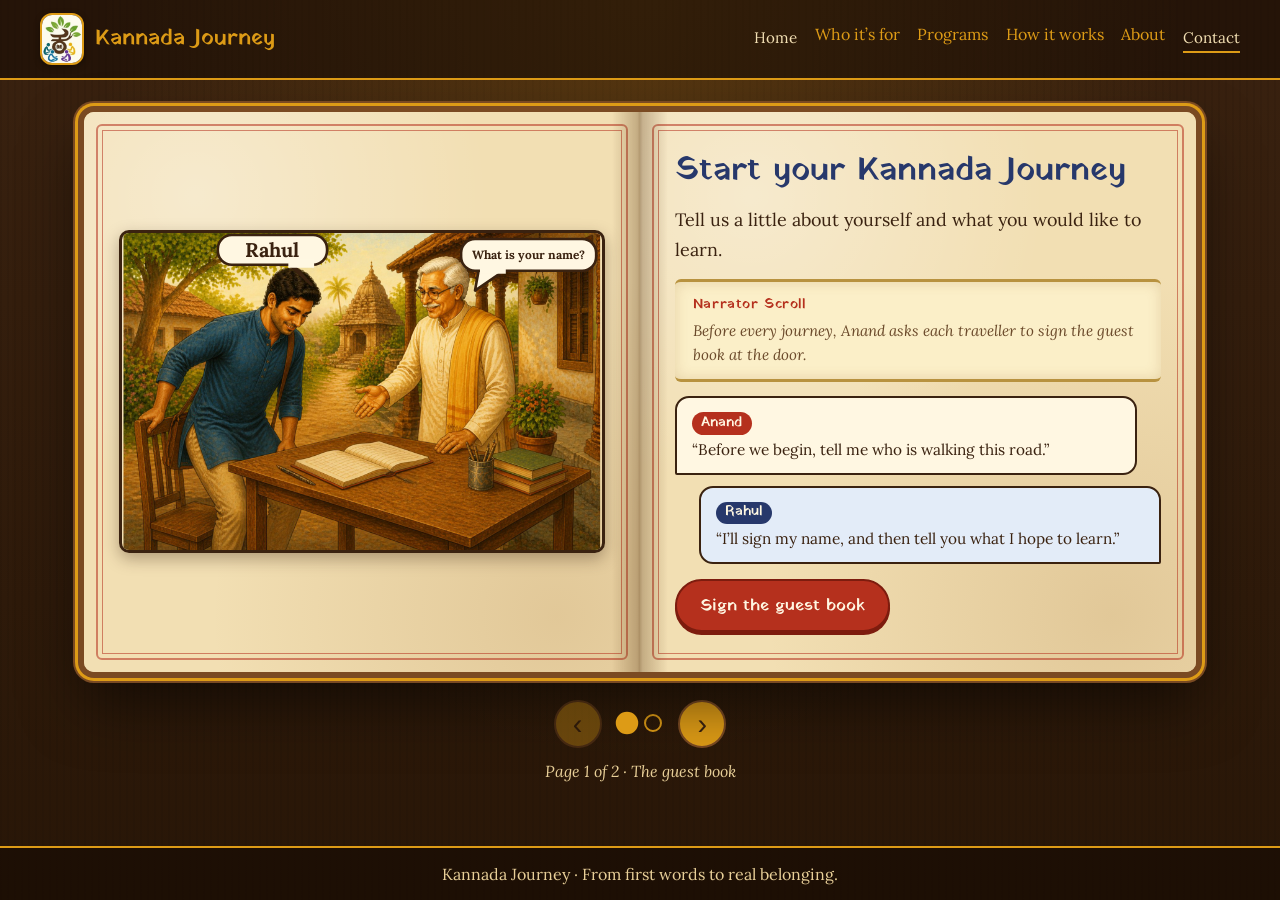
==== commit a9284140: "Original Pictures for home & contact pages" ====
--- a/contact.html
+++ b/contact.html
@@ -52,7 +52,7 @@
       <!-- ============ THE GUEST BOOK ============ -->
       <section class="sb-spread" data-title="The guest book">
         <div class="sb-page sb-page--art">
-          <div class="sb-art" data-slot="contact0" data-alt="Rahul signs the guest book on a table at the door of a house while Anand asks his name in Kannada">
+          <div class="sb-art" data-slot="contact0" data-alt="Anand gestures toward the guest book on a table, inviting Rahul to sit and fill it in, and asks his name">
             <p class="sb-art__fallback">The picture goes here. If you only see this message, upload <strong>storybook.js</strong> next to this page.</p>
           </div>
         </div>
@@ -74,7 +74,7 @@
       <!-- ============ ENQUIRY FORM ============ -->
       <section class="sb-spread" data-title="Enquiry form">
         <div class="sb-page sb-page--art">
-          <div class="sb-art" data-slot="finale" data-alt="The village gate with a welcoming lamp, and Anand and Rahul waving">
+          <div class="sb-art" data-slot="contact1" data-alt="Rahul sits at the table and fills in the guest book while Anand looks on with a smile, under a Welcome ribbon">
             <p class="sb-art__fallback">The picture goes here. If you only see this message, upload <strong>storybook.js</strong> next to this page.</p>
           </div>
         </div>
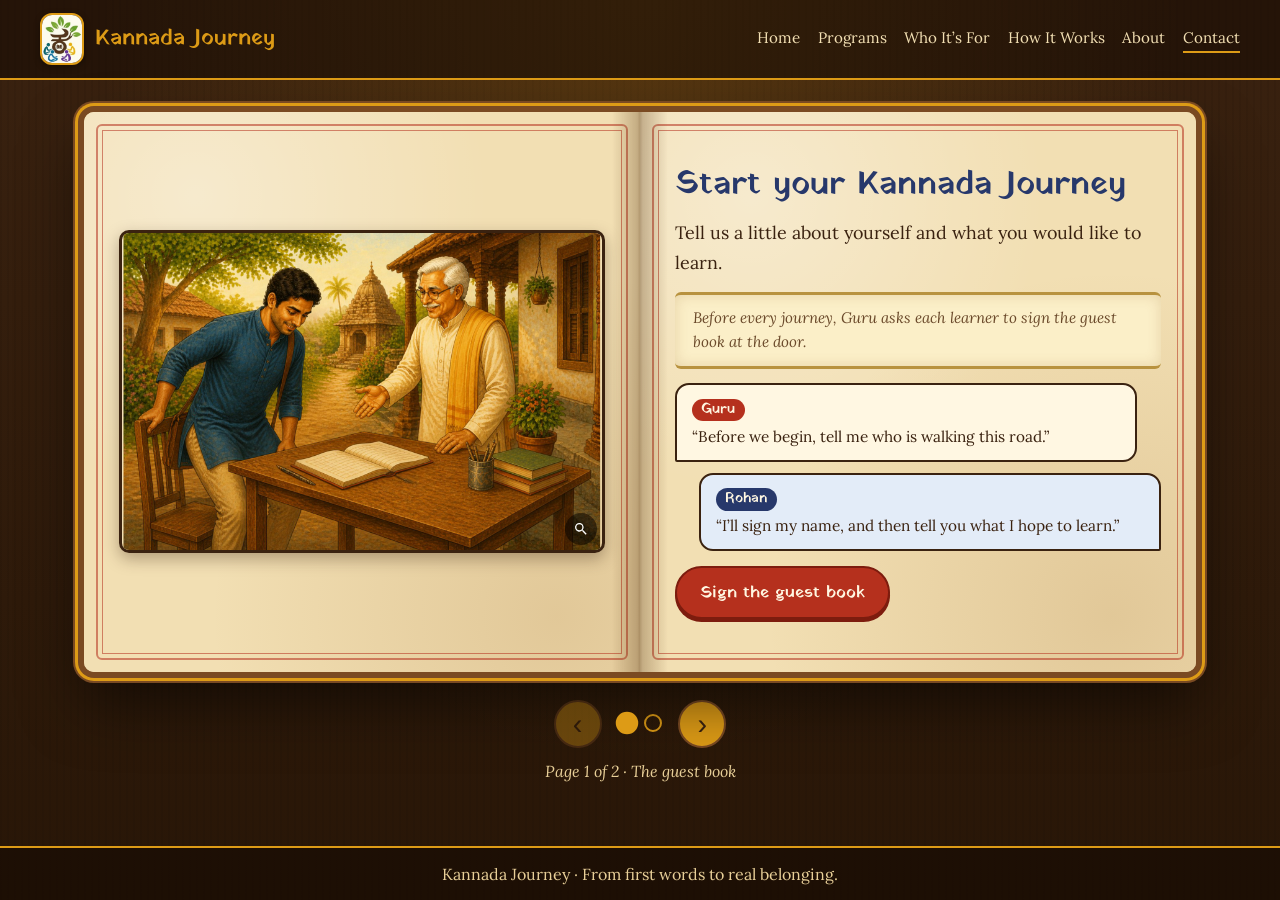
==== commit afdc9787: "Moving code from dev --- Added images instead of free drawing, changed right panel contents, added o" ====
--- a/contact.html
+++ b/contact.html
@@ -22,26 +22,11 @@
     <a class="sb-brand" href="index.html"><img class="sb-logo" src="assets/logo.jpeg" alt="" width="44" height="52"><span>Kannada Journey</span></a>
     <nav class="sb-topnav" aria-label="Main">
       <a href="index.html">Home</a>
-	  <span class="nav-disabled" aria-disabled="true">
-    Who it’s for
-  </span>
-
-  <span class="nav-disabled" aria-disabled="true">
-    Programs
-  </span>
-
-  <span class="nav-disabled" aria-disabled="true">
-    How it works
-  </span>
-
-  <span class="nav-disabled" aria-disabled="true">
-    About
-  </span>
-      <!-- <a href="programs.html">Programs</a>
+	  
+      <a href="programs.html">Programs</a>
       <a href="who-its-for.html">Who It’s For</a>
       <a href="how-it-works.html">How It Works</a>
-      <a href="everyday-kannada.html">Everyday Kannada</a>
-      <a href="about.html">About</a> -->
+      <a href="about.html">About</a>
       <a href="contact.html" aria-current="page">Contact</a>
     </nav>
   </header>
@@ -60,12 +45,12 @@
           <h1 class="sb-title">Start your Kannada Journey</h1>
           <p class="sb-lead">Tell us a little about yourself and what you would like to learn.</p>
           <div class="sb-scroll">
-            <p class="sb-scroll__label">Narrator Scroll</p>
-            <p>Before every journey, Anand asks each traveller to sign the guest book at the door.</p>
+            <!-- <p class="sb-scroll__label">Narrator Scroll</p> -->
+            <p>Before every journey, Guru asks each learner to sign the guest book at the door.</p>
           </div>
           <div class="sb-dialogue">
-            <div class="sb-line sb-line--anand"><span class="sb-who">Anand</span><p>“Before we begin, tell me who is walking this road.”</p></div>
-            <div class="sb-line sb-line--rahul"><span class="sb-who">Rahul</span><p>“I’ll sign my name, and then tell you what I hope to learn.”</p></div>
+            <div class="sb-line sb-line--anand"><span class="sb-who">Guru</span><p>“Before we begin, tell me who is walking this road.”</p></div>
+            <div class="sb-line sb-line--rahul"><span class="sb-who">Rohan</span><p>“I’ll sign my name, and then tell you what I hope to learn.”</p></div>
           </div>
           <button class="sb-btn sb-btn--start" type="button" data-sb-next>Sign the guest book</button>
         </div>
@@ -80,9 +65,7 @@
         </div>
         <div class="sb-page sb-page--text">
           <h2 class="sb-heading">Sign the guest book</h2>
-		  <p class="sb-lead">The full website will be live from 1 November.  </p>
-<p class="sb-lead">A free introductory demo is planned for January 2027.  </p>
-<p class="sb-lead">First-batch details will be shared with those who sign the Guest Book.</p>
+			<p class="sb-lead">A free introductory demo is coming in early 2027. Details will be shared with those who sign the guest book.</p>
 
           <form class="sb-form" id="sbEnquiry" action="#" method="post" novalidate>
             <div class="sb-form__row"><div class="sb-field"><label for="sb-name">Full name</label><input id="sb-name" name="name" type="text" required maxlength="100" autocomplete="name"></div><div class="sb-field"><label for="sb-email">Email address</label><input id="sb-email" name="email" type="email" required maxlength="150" autocomplete="email"></div></div>
--- a/assets/styles.css
+++ b/assets/styles.css
@@ -257,6 +257,7 @@
   box-shadow: inset 0 0 14px rgba(150,95,30,.2);
   max-width: 36em;
 }
+
 .sb-scroll p { margin: 0; font-style: italic; font-size: .95rem; line-height: 1.6; color: var(--sb-ink-soft); }
 .sb-scroll .sb-scroll__label {
   margin-bottom: .2rem;
@@ -739,4 +740,166 @@
 @media (max-width: 800px) {
   .sb-logo { height: 42px; }
   .sb-logo--hero { height: 84px; }
+}
+
+.sb-spread--wide { grid-template-columns: 1fr; }
+.sb-spread--wide::after { display: none; }                 /* no spine shadow */
+.sb-spread--wide .sb-page--art { border-radius: 10px 10px 0 0; padding-bottom: .6rem; }
+.sb-spread--wide .sb-page--text { border-radius: 0 0 10px 10px; }
+.sb-spread--wide .sb-art { max-width: none; }               /* let the picture use the full width */
+
+/* #lightbox {
+  display: none;
+  position: fixed;
+  top: 0;
+  left: 0;
+  width: 100%;
+  height: 100%;
+  background: rgba(0, 0, 0, 0.85);
+  z-index: 1000;
+  cursor: pointer;
+}
+
+#lightbox img {
+  max-width: 90%;
+  max-height: 90%;
+  position: absolute;
+  top: 50%;
+  left: 50%;
+  transform: translate(-50%, -50%);
+}
+
+#lightbox.active {
+  display: block;
+} */
+
+/* #lightbox {
+  position: fixed;
+  top: 0;
+  left: 0;
+  width: 100vw;
+  height: 100vh;
+  background: rgba(0, 0, 0, 0.95);
+  display: none;
+  align-items: center;
+  justify-content: center;
+  z-index: 9999;
+  padding: 0;
+  margin: 0;
+}
+
+#lightbox.active {
+  display: flex;
+}
+
+#lightbox-img {
+  max-width: 100vw;
+  max-height: 100vh;
+  width: auto;
+  height: auto;
+  object-fit: contain;
+  margin: 0;
+  padding: 0;
+} */
+
+/* @media (max-width: 768px) {
+  .lightbox img {
+    width: 100vw;
+    height: auto;
+    max-width: 100vw;
+    max-height: 100vh;
+    object-fit: contain;
+    margin: 0;
+    padding: 0;
+  }
+  .lightbox {
+    padding: 0;
+    margin: 0;
+  }
+} */
+
+.sb-art {
+  cursor: zoom-in;
+}
+
+.sb-art {
+  position: relative;
+}
+
+.sb-art::after {
+  content: "";
+  position: absolute;
+  bottom: 8px;
+  right: 8px;
+  width: 32px;
+  height: 32px;
+  background: rgba(0,0,0,0.5) url('data:image/svg+xml;utf8,<svg xmlns="http://www.w3.org/2000/svg" viewBox="0 0 24 24" fill="white"><path d="M15.5 14h-.79l-.28-.27a6.5 6.5 0 1 0-.7.7l.27.28v.79l5 4.99L20.49 19l-4.99-5zm-6 0A4.5 4.5 0 1 1 14 9.5 4.5 4.5 0 0 1 9.5 14z"/></svg>') center/16px no-repeat;
+  border-radius: 50%;
+  pointer-events: none;
+}
+
+#lightbox {
+  position: fixed;
+  top: 0; left: 0;
+  width: 100vw;
+  height: 100vh;
+  background: rgba(0, 0, 0, 0.95);
+  display: none;
+  align-items: center;
+  justify-content: center;
+  z-index: 9999;
+  overflow: auto;
+  -webkit-overflow-scrolling: touch;
+}
+
+#lightbox.active {
+  display: flex;
+}
+
+#lightbox.zoomed {
+  display: block;
+}
+
+#lightbox-img {
+  max-width: 100vw;
+  max-height: 100vh;
+  width: auto;
+  height: auto;
+  object-fit: contain;
+  cursor: zoom-in;
+}
+
+#lightbox-img.zoomed {
+  max-width: none;
+  max-height: none;
+  cursor: zoom-out;
+}
+
+#lightbox-close {
+  position: fixed;
+  top: 12px;
+  right: 12px;
+  z-index: 10000;
+  width: 44px;
+  height: 44px;
+  border: none;
+  border-radius: 50%;
+  background: rgba(255,255,255,0.9);
+  color: #000;
+  font-size: 22px;
+  cursor: pointer;
+}
+
+#lightbox-hint {
+  position: fixed;
+  bottom: 16px;
+  left: 50%;
+  transform: translateX(-50%);
+  z-index: 10000;
+  background: rgba(0,0,0,0.7);
+  color: #fff;
+  padding: 8px 16px;
+  border-radius: 20px;
+  font-size: 14px;
+  pointer-events: none;
 }
